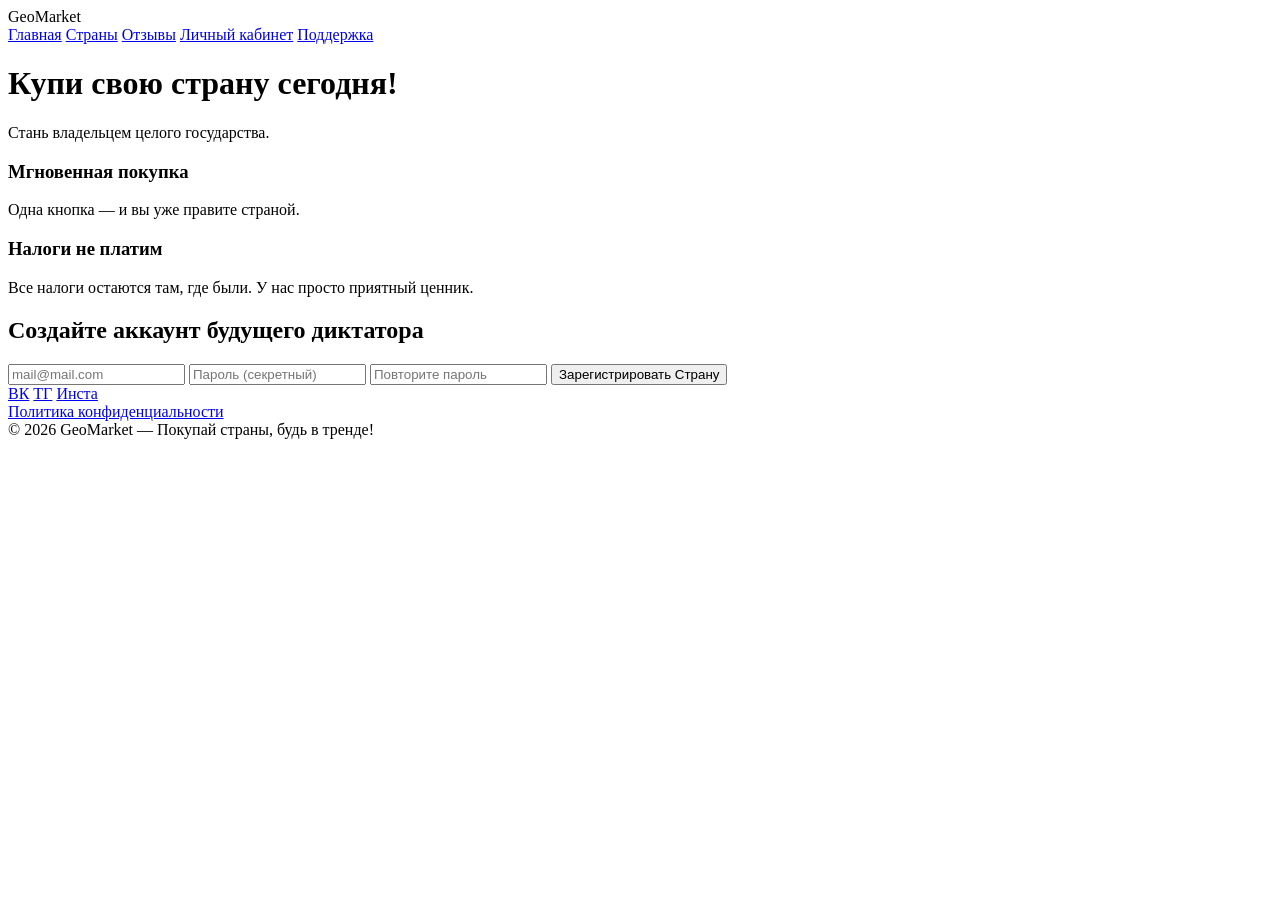
==== index.html @ 353abc14 "Create index.html" ====
<!DOCTYPE html>
<html lang="ru">
<head>
    <meta charset="UTF-8">
    <meta name="viewport" content="width=device-width, initial-scale=1.0">
    <title>Магазин Стран</title>
    <link rel="stylesheet" href="css/style.css">
    <link rel="stylesheet" href="css/style_index.css">
</head>
<body>
    <header>
        <div class="logo">GeoMarket</div>
        <nav>
            <a href="index.html">Главная</a>
            <a href="catalog.html">Страны</a>
            <a href="feedback.html">Отзывы</a>
            <a href="akk.html">Личный кабинет</a>
            <a href="help.html">Поддержка</a>
        </nav>
    </header>

    <main>
        <div class="welcome-block">
            <h1>Купи свою страну сегодня!</h1>
            <p>Стань владельцем целого государства.</p>
        </div>

        <div class="features-grid">
            <div class="feature-card">
                <h3>Мгновенная покупка</h3>
                <p>Одна кнопка — и вы уже правите страной.</p>
            </div>
            <div class="feature-card">
                <h3>Налоги не платим</h3>
                <p>Все налоги остаются там, где были. У нас просто приятный ценник.</p>
            </div>
        </div>

        <div class="reg-section">
            <h2>Создайте аккаунт будущего диктатора</h2>
            <form id="regForm">
                <input type="email" id="email" placeholder="mail@mail.com" required>
                <input type="password" id="password" placeholder="Пароль (секретный)" required>
                <input type="password" id="repeatPassword" placeholder="Повторите пароль" required>
                <div id="passwordError" style="color: red; display: none; margin-top: 5px;">Пароли не совпадают! Не быть вам королем.</div>
                <button class="button1" type="submit">Зарегистрировать Страну</button>
            </form>
        </div>
    </main>

    <footer>
        <div class="socials">
            <a href="#">ВК</a>
            <a href="#">ТГ</a>
            <a href="#">Инста</a>
        </div>
        <div class="links">
            <a href="#">Политика конфиденциальности</a>
        </div>
        <div>© 2026 GeoMarket — Покупай страны, будь в тренде!</div>
    </footer>
    <script src="js/index.js"></script>
</body>
</html>
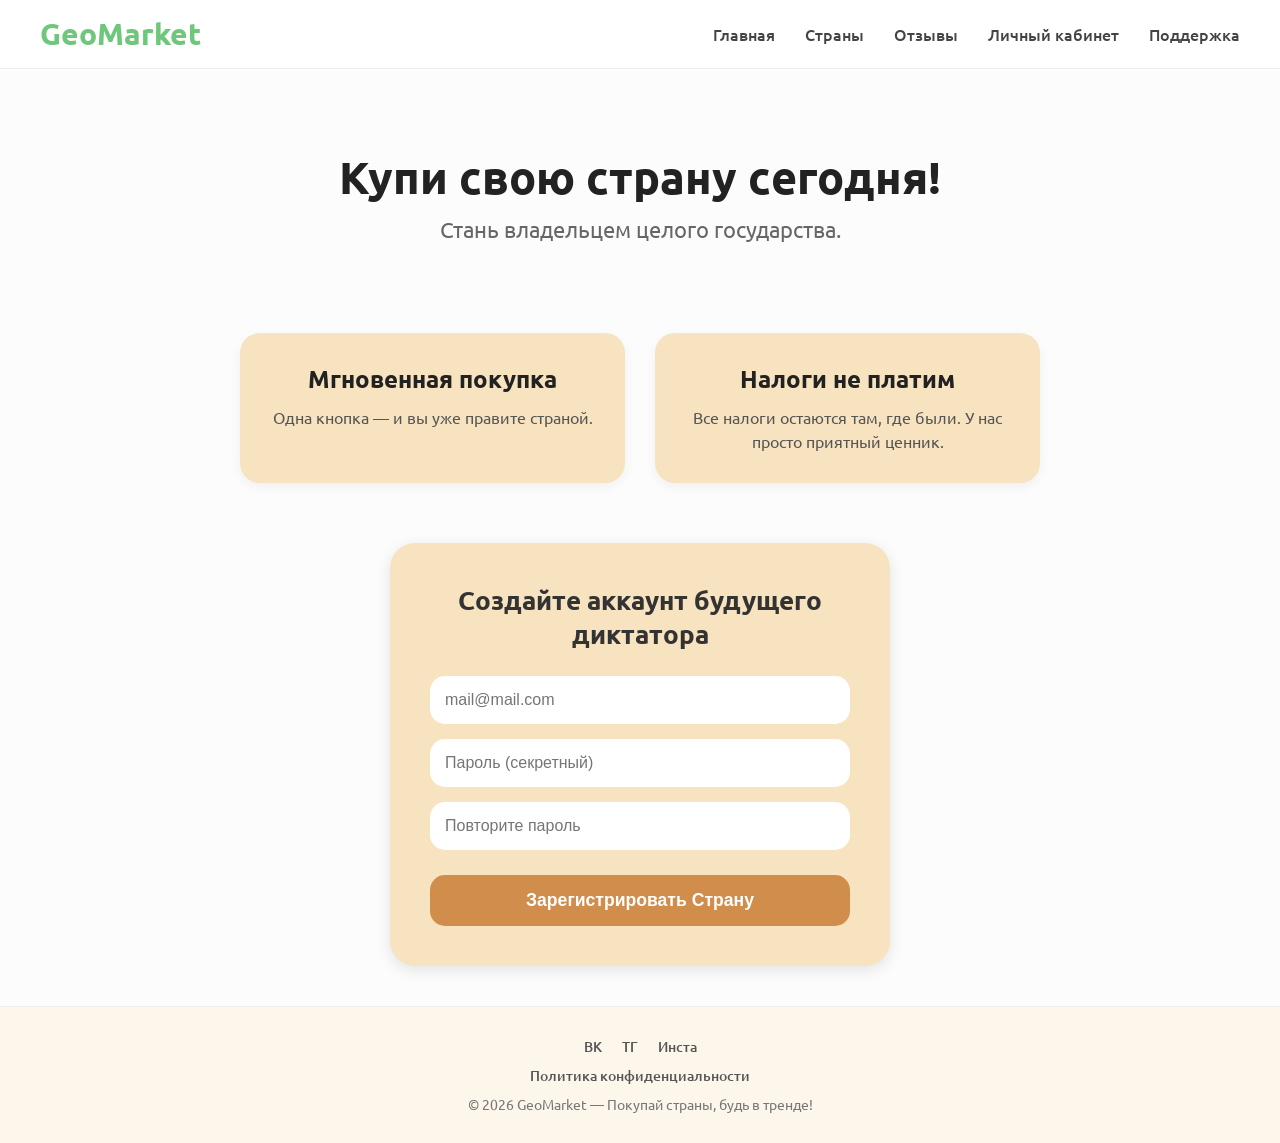
==== commit 1bc73189: "Update index.html" ====
--- a/index.html
+++ b/index.html
@@ -4,10 +4,13 @@
     <meta charset="UTF-8">
     <meta name="viewport" content="width=device-width, initial-scale=1.0">
     <title>Магазин Стран</title>
-    <link rel="stylesheet" href="css/style.css">
-    <link rel="stylesheet" href="css/style_index.css">
+    <link rel="stylesheet" href="style_index.css">
+    <link rel="preconnect" href="https://fonts.googleapis.com">
+    <link rel="preconnect" href="https://fonts.gstatic.com" crossorigin>
+    <link href="https://fonts.googleapis.com/css2?family=Ubuntu:ital,wght@0,300;0,400;0,500;0,700;1,300;1,400;1,500;1,700&display=swap" rel="stylesheet">
 </head>
 <body>
+    
     <header>
         <div class="logo">GeoMarket</div>
         <nav>
@@ -18,6 +21,7 @@
             <a href="help.html">Поддержка</a>
         </nav>
     </header>
+    
 
     <main>
         <div class="welcome-block">
@@ -43,7 +47,7 @@
                 <input type="password" id="password" placeholder="Пароль (секретный)" required>
                 <input type="password" id="repeatPassword" placeholder="Повторите пароль" required>
                 <div id="passwordError" style="color: red; display: none; margin-top: 5px;">Пароли не совпадают! Не быть вам королем.</div>
-                <button class="button1" type="submit">Зарегистрировать Страну</button>
+                <button id="button2" class="button1" type="submit">Зарегистрировать Страну</button>
             </form>
         </div>
     </main>
@@ -59,6 +63,6 @@
         </div>
         <div>© 2026 GeoMarket — Покупай страны, будь в тренде!</div>
     </footer>
-    <script src="js/index.js"></script>
+    
 </body>
 </html>
--- a/style_index.css
+++ b/style_index.css
@@ -0,0 +1,270 @@
+* {
+    margin: 0;
+    padding: 0;
+    box-sizing: border-box;
+}
+
+body {
+    font-family: 'Ubuntu', sans-serif;
+    background-color: #fcfcfc;
+    color: #333;
+    display: flex;
+    flex-direction: column;
+    min-height: 100vh;
+}
+
+
+
+header {
+    display: flex;
+    justify-content: space-between;
+    align-items: center;
+    padding: 15px 40px;
+    background-color: #ffffff;
+    border-bottom: 1px solid #eee;
+}
+
+nav {
+    display: flex;
+    gap: 30px; /* Одинаковое расстояние между ссылками */
+}
+
+nav a {
+    text-decoration: none;
+    color: #444;
+    font-weight: 500;
+}
+
+.logo {
+    font-size: 30px;
+    font-weight: 700;
+    color: #6fc77b;
+}
+
+nav a:hover {
+    color: #6fc77b;
+}
+
+main {
+    flex: 1;
+    padding: 40px 20px;
+    max-width: 1100px;
+    margin: 0 auto;
+    width: 100%;
+}
+
+.welcome-block {
+    text-align: center;
+    margin-bottom: 50px;
+    padding: 40px 20px;
+}
+
+.welcome-block h1 {
+    font-size: 2.8rem;
+    margin-bottom: 10px;
+    color: #222;
+}
+
+.welcome-block p {
+    font-size: 1.4rem;
+    color: #666;
+}
+
+.features-grid {
+    display: grid;
+    grid-template-columns: 1fr 1fr;
+    gap: 30px;
+    margin: 0 auto 60px auto;
+    max-width: 800px;
+}
+
+.feature-card {
+    background-color: #f7e3bf;
+    padding: 30px;
+    border-radius: 20px;
+    text-align: center;
+    box-shadow: 0 4px 12px rgba(0,0,0,0.05);
+}
+
+.feature-card h3 {
+    font-size: 1.5rem;
+    margin-bottom: 10px;
+    color: #222;
+}
+
+.feature-card p {
+    color: #555;
+    font-size: 1rem;
+    line-height: 1.5;
+}
+
+.reg-section {
+    background-color: #f7e3bf;
+    max-width: 500px;
+    margin: 0 auto;
+    padding: 40px;
+    border-radius: 25px;
+    text-align: center;
+    box-shadow: 0 4px 15px rgba(0,0,0,0.1);
+}
+
+.reg-section h2 {
+    margin-bottom: 25px;
+    font-size: 1.6rem;
+}
+
+#regForm {
+    display: flex;
+    flex-direction: column;
+    gap: 15px;
+}
+
+#regForm input {
+    padding: 15px;
+    border: none;
+    border-radius: 15px;
+    background-color: #ffffff;
+    font-size: 1rem;
+    outline: none;
+}
+
+#regForm input:focus {
+    box-shadow: 0 0 0 3px #d18d4b;
+}
+
+#passwordError {
+    margin-top: 5px;
+    font-size: 0.9rem;
+}
+
+.button1 {
+    padding: 15px;
+    background-color: #d18d4b;
+    color: #fff;
+    border: none;
+    border-radius: 15px;
+    font-weight: 700;
+    font-size: 1.1rem;
+    cursor: pointer;
+    transition: background-color 0.3s ease;
+    margin-top: 10px;
+}
+
+.button1:hover {
+    background-color: #b87836;
+}
+
+footer {
+    background-color: #fdf6eb;
+    padding: 30px 20px;
+    text-align: center;
+    border-top: 1px solid #eee;
+    display: flex;
+    flex-direction: column;
+    gap: 10px;
+    align-items: center;
+}
+
+.socials, .links {
+    display: flex;
+    gap: 20px;
+}
+
+footer a {
+    text-decoration: none;
+    color: #555;
+    font-weight: 500;
+    transition: color 0.3s ease;
+}
+
+footer a:hover {
+    color: #d18d4b;
+}
+
+footer div {
+    color: #777;
+    font-size: 0.9rem;
+}
+
+@media screen and (max-width: 1024px) {
+    header {
+        padding: 15px 20px;
+    }
+
+    .logo {
+        font-size: 1.6rem;
+    }
+
+    nav {
+        gap: 15px;
+    }
+
+    main {
+        padding: 30px 15px;
+    }
+
+    .welcome-block h1 {
+        font-size: 2.4rem;
+    }
+
+    .features-grid {
+        gap: 20px;
+    }
+}
+
+@media screen and (max-width: 600px) {
+    header {
+        flex-direction: column;
+        gap: 15px;
+        padding: 15px 10px;
+    }
+
+    nav {
+        flex-wrap: wrap;
+        justify-content: center;
+        gap: 10px 15px;
+    }
+
+    nav a {
+        font-size: 0.9rem;
+    }
+
+    .welcome-block {
+        padding: 20px 10px;
+    }
+
+    .welcome-block h1 {
+        font-size: 2rem;
+    }
+
+    .welcome-block p {
+        font-size: 1.1rem;
+    }
+
+    .features-grid {
+        grid-template-columns: 1fr;
+        gap: 20px;
+    }
+
+    .reg-section {
+        padding: 20px;
+        margin: 0 10px;
+    }
+
+    .reg-section h2 {
+        font-size: 1.4rem;
+    }
+
+    #regForm input {
+        padding: 12px;
+    }
+
+    .button1 {
+        padding: 12px;
+        font-size: 1rem;
+    }
+
+    footer {
+        padding: 20px 15px;
+    }
+}
